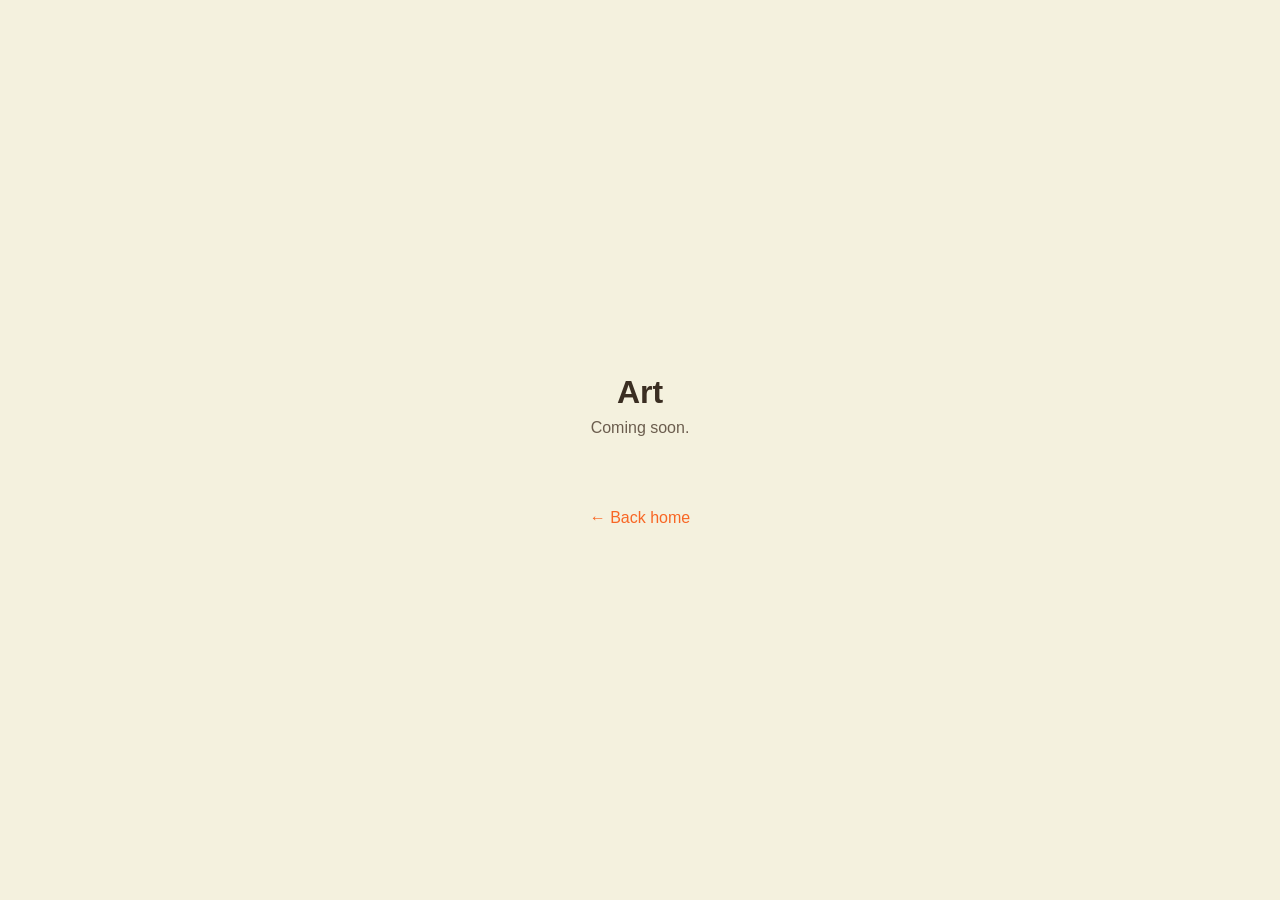
==== art.html @ 7ad5a20c "Add Art and Maker Projects buttons and placeholder pages" ====
<!doctype html>
<html lang="en">
<head>
  <meta charset="UTF-8" />
  <meta name="viewport" content="width=device-width, initial-scale=1.0" />
  <title>Art — Siddharth Salunkhe</title>
  <link rel="stylesheet" href="styles.css" />
</head>
<body>
  <main>
    <h1>Art</h1>
    <p class="tagline">Coming soon.</p>
    <a class="back-link" href="index.html">&larr; Back home</a>
  </main>
</body>
</html>
---- styles.css ----
:root {
  /* 60% dominant */
  --bg: #F4F1DE;
  /* 30% secondary */
  --card-bg: #BCA898;
  --border: #A89179;
  --muted: #6B5D4E;
  /* 10% accent */
  --accent: #F86624;
  /* neutral for body text, not part of the 60-30-10 split */
  --fg: #3A2E22;
}

* {
  box-sizing: border-box;
}

body {
  margin: 0;
  min-height: 100vh;
  display: flex;
  flex-direction: column;
  align-items: center;
  justify-content: center;
  background: var(--bg);
  color: var(--fg);
  font-family: -apple-system, BlinkMacSystemFont, "Segoe UI", Roboto, Helvetica, Arial, sans-serif;
  padding: 2rem 1rem;
}

main {
  width: 100%;
  max-width: 32rem;
  text-align: center;
}

h1 {
  font-size: 2rem;
  margin: 0 0 0.5rem;
}

.tagline {
  color: var(--muted);
  margin: 0 0 2.5rem;
}

.links {
  display: grid;
  gap: 0.75rem;
}

.link-card {
  display: flex;
  align-items: center;
  gap: 0.75rem;
  padding: 1rem 1.25rem;
  border: 1px solid var(--border);
  border-radius: 0.75rem;
  background: var(--card-bg);
  color: var(--fg);
  text-decoration: none;
  font-weight: 500;
  transition: border-color 0.15s ease, transform 0.15s ease;
}

.link-card:hover {
  border-color: var(--accent);
  transform: translateY(-1px);
}

.link-card:hover .icon {
  color: var(--accent);
}

.link-card .icon {
  width: 1.25rem;
  height: 1.25rem;
  flex-shrink: 0;
  color: var(--fg);
  transition: color 0.15s ease;
}

footer {
  margin-top: 3rem;
  color: var(--muted);
  font-size: 0.85rem;
}

footer a {
  color: inherit;
}

.back-link {
  display: inline-block;
  margin-top: 2rem;
  color: var(--accent);
  text-decoration: none;
  font-weight: 500;
}

.back-link:hover {
  text-decoration: underline;
}
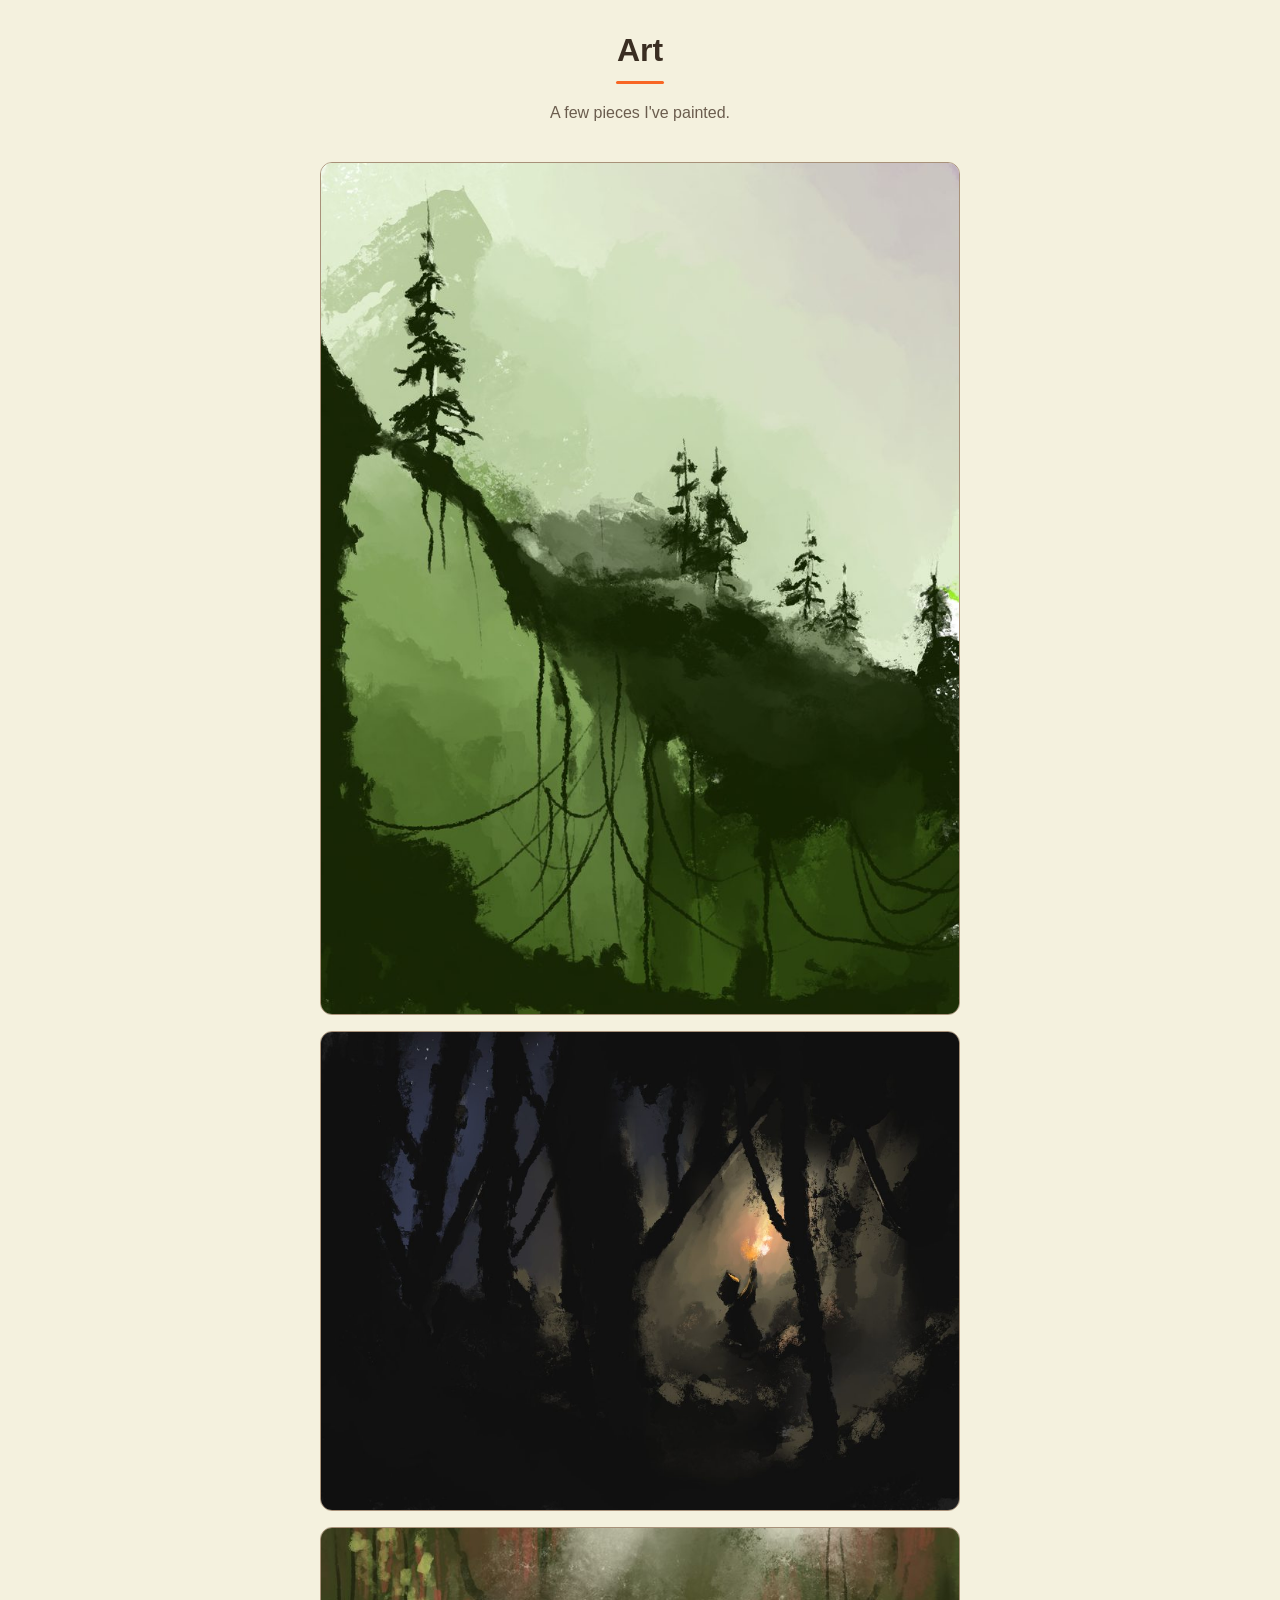
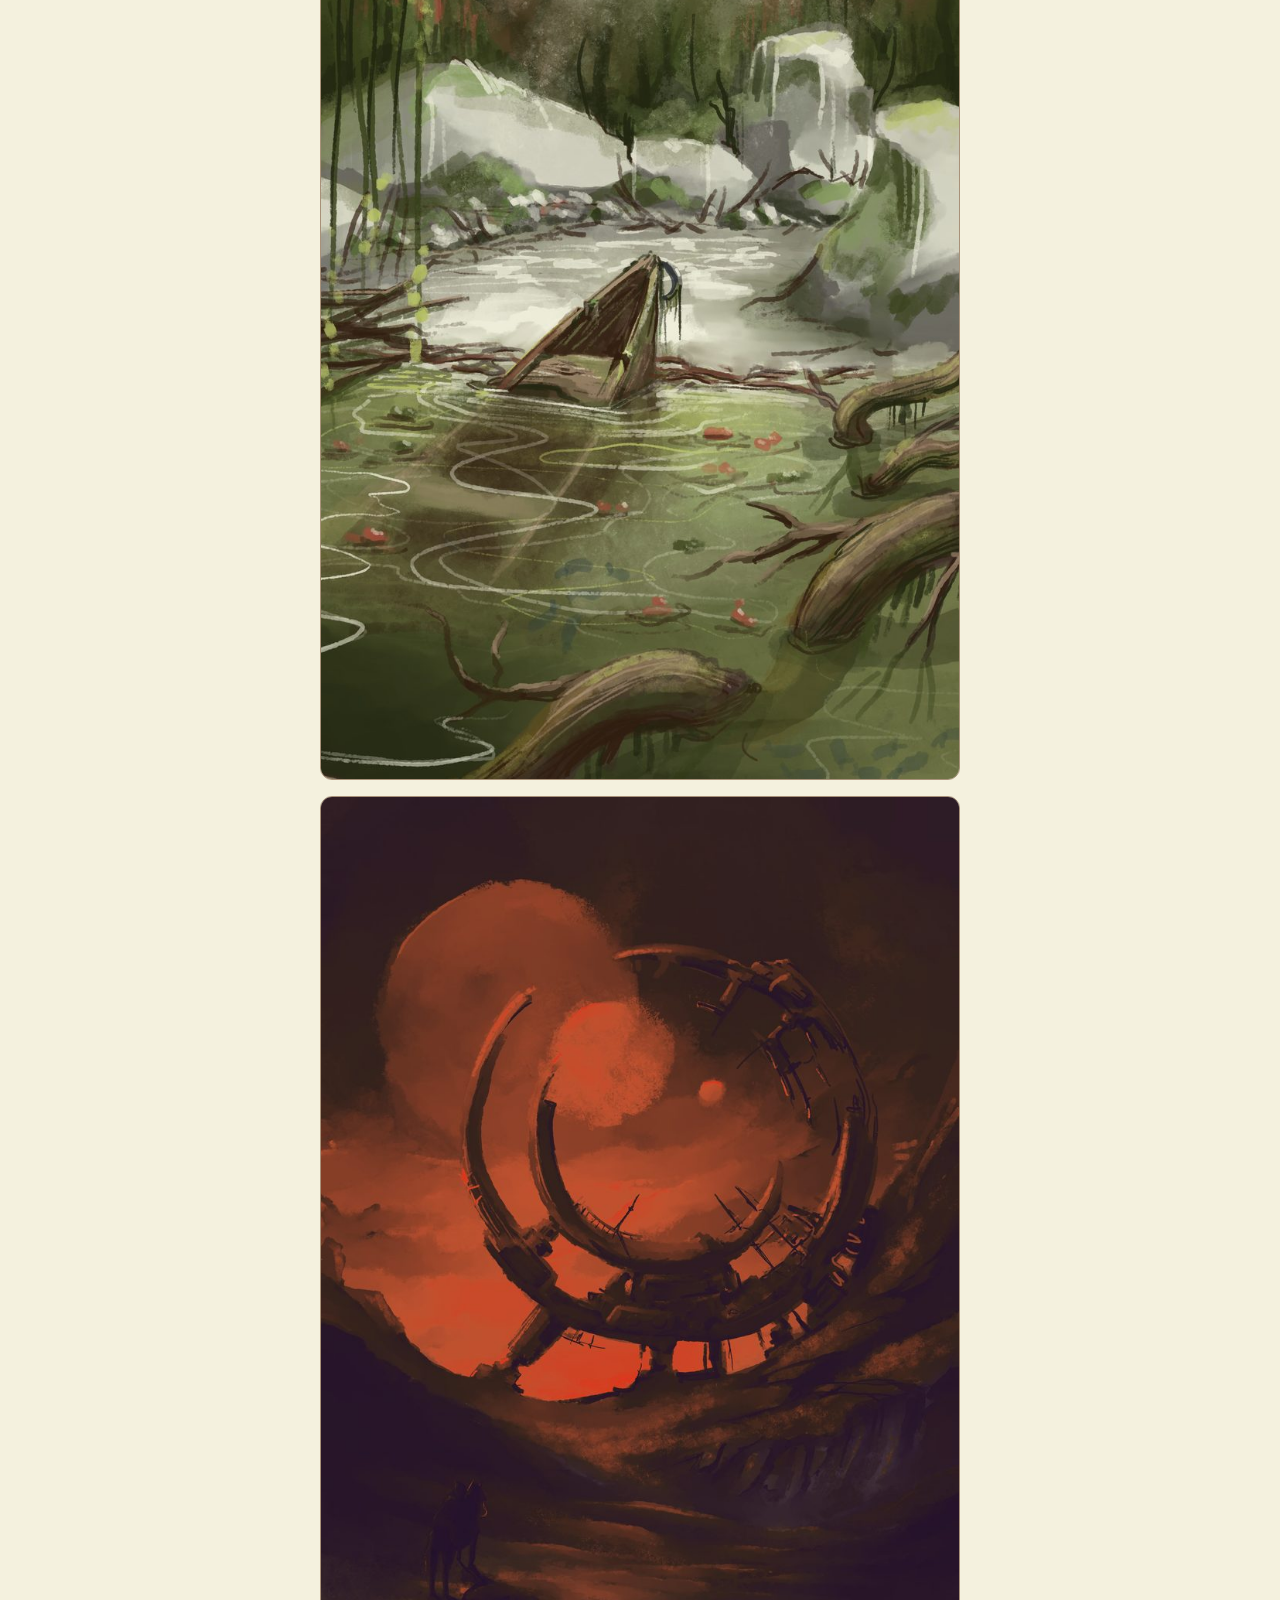
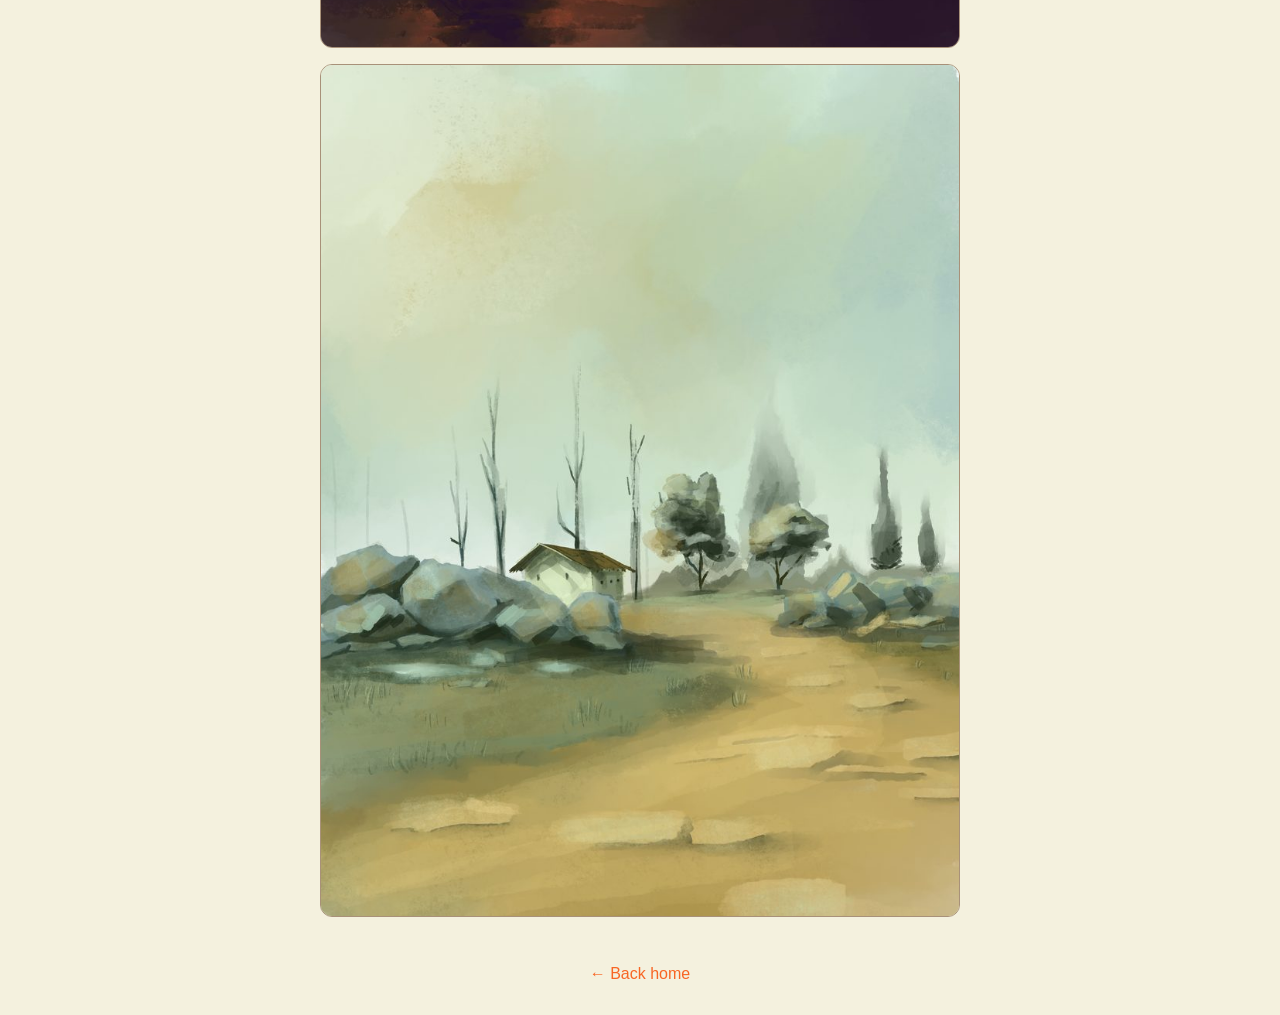
==== commit ddcf4f32: "Add art gallery to homepage and full art page" ====
--- a/art.html
+++ b/art.html
@@ -7,9 +7,19 @@
   <link rel="stylesheet" href="styles.css" />
 </head>
 <body>
-  <main>
+  <main class="art-page">
     <h1>Art</h1>
-    <p class="tagline">Coming soon.</p>
+    <div class="accent-line"></div>
+    <p class="tagline">A few pieces I've painted.</p>
+
+    <div class="full-gallery">
+      <img src="images/ridge-pines.jpg" alt="Painted mountain ridge with pine trees" loading="lazy" />
+      <img src="images/torchbearer.jpg" alt="Figure holding a torch in a dark forest" loading="lazy" />
+      <img src="images/sunken-boat.jpg" alt="Sunken rowboat in a mossy swamp" loading="lazy" />
+      <img src="images/ring-ruins.jpg" alt="Ruined ring-shaped structure under a red sky" loading="lazy" />
+      <img src="images/misty-cabin.jpg" alt="Misty field with a small cabin and bare trees" loading="lazy" />
+    </div>
+
     <a class="back-link" href="index.html">&larr; Back home</a>
   </main>
 </body>
--- a/styles.css
+++ b/styles.css
@@ -32,6 +32,26 @@
   width: 100%;
   max-width: 32rem;
   text-align: center;
+  animation: fade-slide-in 0.5s ease-out both;
+}
+
+@keyframes fade-slide-in {
+  from {
+    opacity: 0;
+    transform: translateY(10px);
+  }
+  to {
+    opacity: 1;
+    transform: none;
+  }
+}
+
+@media (prefers-reduced-motion: reduce) {
+  main,
+  .link-card,
+  .gallery-item {
+    animation: none !important;
+  }
 }
 
 h1 {
@@ -39,10 +59,61 @@
   margin: 0 0 0.5rem;
 }
 
+.accent-line {
+  width: 3rem;
+  height: 3px;
+  margin: 0.75rem auto 1.25rem;
+  background: var(--accent);
+  border-radius: 2px;
+}
+
 .tagline {
   color: var(--muted);
   margin: 0 0 2.5rem;
 }
+
+.bio {
+  color: var(--fg);
+  max-width: 26rem;
+  margin: 0 auto 2.5rem;
+  line-height: 1.6;
+}
+
+.gallery {
+  display: grid;
+  grid-template-columns: repeat(3, 1fr);
+  gap: 0.6rem;
+  margin-bottom: 2rem;
+}
+
+.gallery-item {
+  display: block;
+  aspect-ratio: 1;
+  overflow: hidden;
+  border-radius: 0.75rem;
+  border: 1px solid var(--border);
+  opacity: 0;
+  animation: fade-slide-in 0.4s ease-out both;
+  transition: border-color 0.15s ease, transform 0.15s ease;
+}
+
+.gallery-item:hover {
+  border-color: var(--accent);
+  transform: translateY(-2px);
+}
+
+.gallery-item img {
+  width: 100%;
+  height: 100%;
+  object-fit: cover;
+  display: block;
+}
+
+.gallery .gallery-item:nth-child(1) { animation-delay: 0.05s; }
+.gallery .gallery-item:nth-child(2) { animation-delay: 0.1s; }
+.gallery .gallery-item:nth-child(3) { animation-delay: 0.15s; }
+.gallery .gallery-item:nth-child(4) { animation-delay: 0.2s; }
+.gallery .gallery-item:nth-child(5) { animation-delay: 0.25s; }
 
 .links {
   display: grid;
@@ -61,7 +132,16 @@
   text-decoration: none;
   font-weight: 500;
   transition: border-color 0.15s ease, transform 0.15s ease;
-}
+  opacity: 0;
+  animation: fade-slide-in 0.4s ease-out both;
+}
+
+.links .link-card:nth-child(1) { animation-delay: 0.3s; }
+.links .link-card:nth-child(2) { animation-delay: 0.35s; }
+.links .link-card:nth-child(3) { animation-delay: 0.4s; }
+.links .link-card:nth-child(4) { animation-delay: 0.45s; }
+.links .link-card:nth-child(5) { animation-delay: 0.5s; }
+.links .link-card:nth-child(6) { animation-delay: 0.55s; }
 
 .link-card:hover {
   border-color: var(--accent);
@@ -88,6 +168,24 @@
 
 footer a {
   color: inherit;
+}
+
+.art-page {
+  max-width: 40rem;
+}
+
+.full-gallery {
+  display: grid;
+  gap: 1rem;
+  margin-bottom: 1rem;
+}
+
+.full-gallery img {
+  width: 100%;
+  height: auto;
+  display: block;
+  border-radius: 0.75rem;
+  border: 1px solid var(--border);
 }
 
 .back-link {
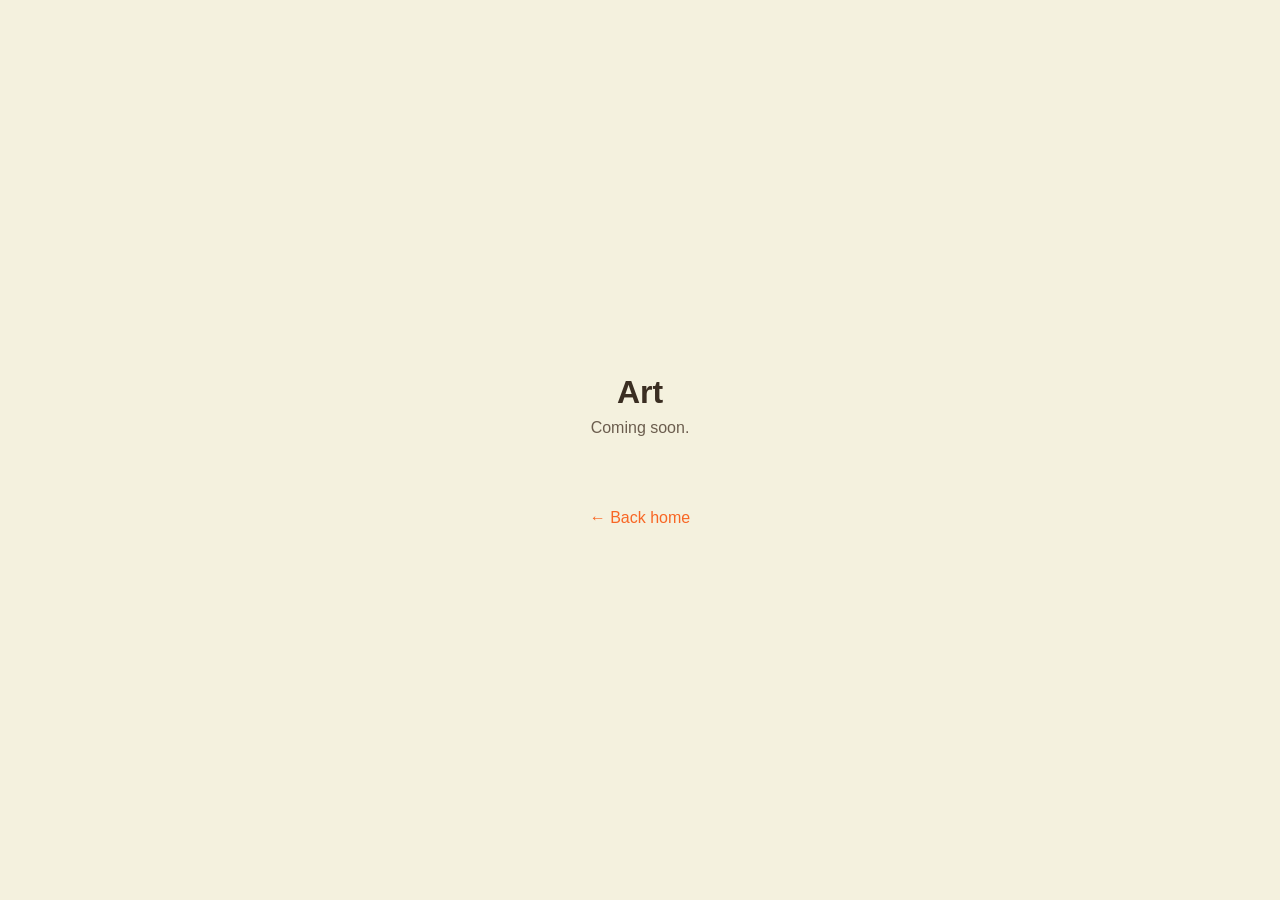
==== commit b84e6bb6: "Remove image gallery; revert to link-only homepage" ====
--- a/art.html
+++ b/art.html
@@ -7,19 +7,9 @@
   <link rel="stylesheet" href="styles.css" />
 </head>
 <body>
-  <main class="art-page">
+  <main>
     <h1>Art</h1>
-    <div class="accent-line"></div>
-    <p class="tagline">A few pieces I've painted.</p>
-
-    <div class="full-gallery">
-      <img src="images/ridge-pines.jpg" alt="Painted mountain ridge with pine trees" loading="lazy" />
-      <img src="images/torchbearer.jpg" alt="Figure holding a torch in a dark forest" loading="lazy" />
-      <img src="images/sunken-boat.jpg" alt="Sunken rowboat in a mossy swamp" loading="lazy" />
-      <img src="images/ring-ruins.jpg" alt="Ruined ring-shaped structure under a red sky" loading="lazy" />
-      <img src="images/misty-cabin.jpg" alt="Misty field with a small cabin and bare trees" loading="lazy" />
-    </div>
-
+    <p class="tagline">Coming soon.</p>
     <a class="back-link" href="index.html">&larr; Back home</a>
   </main>
 </body>
--- a/styles.css
+++ b/styles.css
@@ -48,8 +48,7 @@
 
 @media (prefers-reduced-motion: reduce) {
   main,
-  .link-card,
-  .gallery-item {
+  .link-card {
     animation: none !important;
   }
 }
@@ -79,42 +78,6 @@
   line-height: 1.6;
 }
 
-.gallery {
-  display: grid;
-  grid-template-columns: repeat(3, 1fr);
-  gap: 0.6rem;
-  margin-bottom: 2rem;
-}
-
-.gallery-item {
-  display: block;
-  aspect-ratio: 1;
-  overflow: hidden;
-  border-radius: 0.75rem;
-  border: 1px solid var(--border);
-  opacity: 0;
-  animation: fade-slide-in 0.4s ease-out both;
-  transition: border-color 0.15s ease, transform 0.15s ease;
-}
-
-.gallery-item:hover {
-  border-color: var(--accent);
-  transform: translateY(-2px);
-}
-
-.gallery-item img {
-  width: 100%;
-  height: 100%;
-  object-fit: cover;
-  display: block;
-}
-
-.gallery .gallery-item:nth-child(1) { animation-delay: 0.05s; }
-.gallery .gallery-item:nth-child(2) { animation-delay: 0.1s; }
-.gallery .gallery-item:nth-child(3) { animation-delay: 0.15s; }
-.gallery .gallery-item:nth-child(4) { animation-delay: 0.2s; }
-.gallery .gallery-item:nth-child(5) { animation-delay: 0.25s; }
-
 .links {
   display: grid;
   gap: 0.75rem;
@@ -136,12 +99,12 @@
   animation: fade-slide-in 0.4s ease-out both;
 }
 
-.links .link-card:nth-child(1) { animation-delay: 0.3s; }
-.links .link-card:nth-child(2) { animation-delay: 0.35s; }
-.links .link-card:nth-child(3) { animation-delay: 0.4s; }
-.links .link-card:nth-child(4) { animation-delay: 0.45s; }
-.links .link-card:nth-child(5) { animation-delay: 0.5s; }
-.links .link-card:nth-child(6) { animation-delay: 0.55s; }
+.links .link-card:nth-child(1) { animation-delay: 0.1s; }
+.links .link-card:nth-child(2) { animation-delay: 0.15s; }
+.links .link-card:nth-child(3) { animation-delay: 0.2s; }
+.links .link-card:nth-child(4) { animation-delay: 0.25s; }
+.links .link-card:nth-child(5) { animation-delay: 0.3s; }
+.links .link-card:nth-child(6) { animation-delay: 0.35s; }
 
 .link-card:hover {
   border-color: var(--accent);
@@ -170,24 +133,6 @@
   color: inherit;
 }
 
-.art-page {
-  max-width: 40rem;
-}
-
-.full-gallery {
-  display: grid;
-  gap: 1rem;
-  margin-bottom: 1rem;
-}
-
-.full-gallery img {
-  width: 100%;
-  height: auto;
-  display: block;
-  border-radius: 0.75rem;
-  border: 1px solid var(--border);
-}
-
 .back-link {
   display: inline-block;
   margin-top: 2rem;
